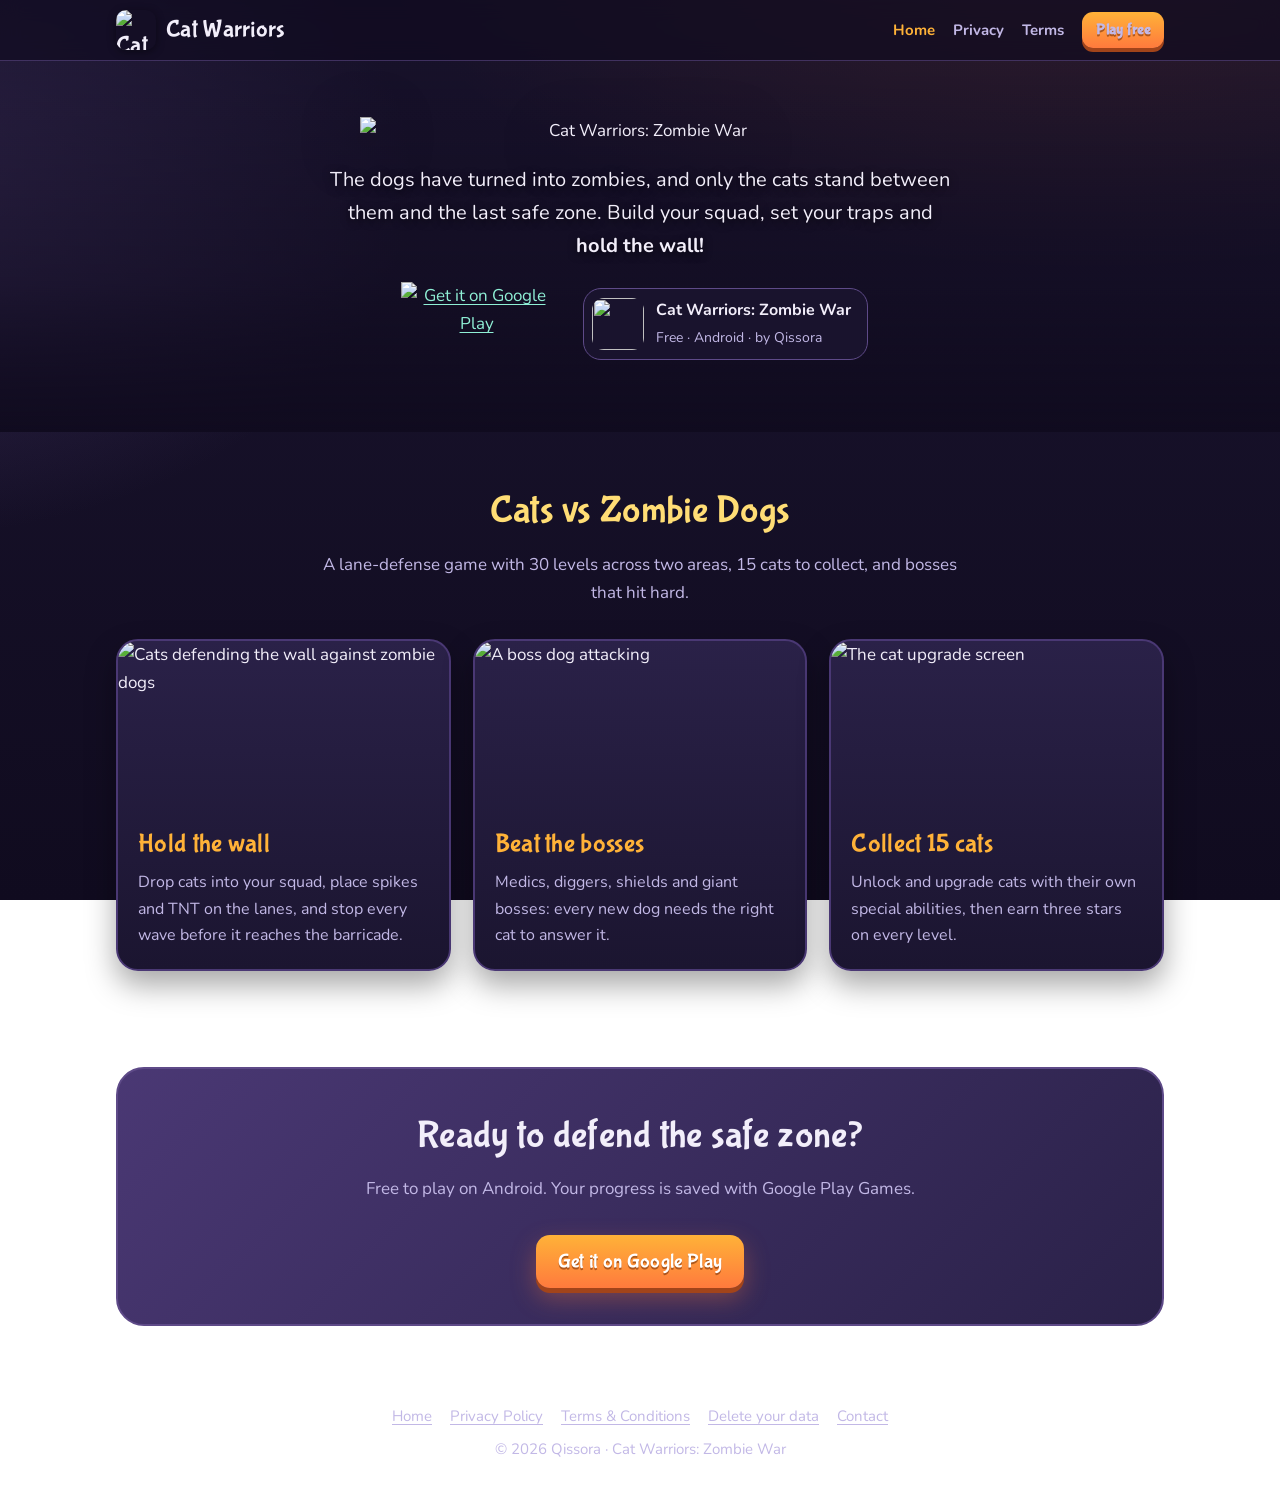
==== index.html @ cae6afaa "Add files via upload" ====
<!DOCTYPE html>
<html lang="en">
<head>
<meta charset="utf-8">
<meta name="viewport" content="width=device-width, initial-scale=1">
<title>Cat Warriors: Zombie War — Defend the barricade!</title>
<meta name="description" content="Cats vs zombie dogs! Build your cat squad, set traps and hold the wall in this free tower-defense game for Android.">
<meta property="og:title" content="Cat Warriors: Zombie War — Defend the barricade!">
<meta property="og:description" content="Cats vs zombie dogs! Build your cat squad, set traps and hold the wall in this free tower-defense game for Android.">
<meta property="og:image" content="https://harsh-4002.github.io/cat-warriors/img/og.jpg">
<meta property="og:url" content="https://harsh-4002.github.io/cat-warriors/">
<meta name="theme-color" content="#1b1530">
<link rel="icon" type="image/png" href="img/favicon.png">
<link rel="preconnect" href="https://fonts.googleapis.com">
<link rel="preconnect" href="https://fonts.gstatic.com" crossorigin>
<link href="https://fonts.googleapis.com/css2?family=Bubblegum+Sans&family=Nunito:wght@400;700;800&display=swap" rel="stylesheet">
<link rel="stylesheet" href="style.css">
</head>
<body>
<header class="topbar"><div class="topbar-inner">
  <a class="brand" href="./"><img src="img/icon.webp" alt="Cat Warriors app icon">Cat Warriors</a>
  <nav class="nav">
    <a href="./" class="active hide-sm">Home</a>
    <a href="privacy.html">Privacy</a>
    <a href="terms.html">Terms</a>
    <a class="btn btn-small" href="https://play.google.com/store/apps/details?id=com.catsvsdogs.game">Play free</a>
  </nav>
</div></header>
<section class="hero">
  <img class="hero-logo" src="img/logo.webp" alt="Cat Warriors: Zombie War">
  <p class="tagline">The dogs have turned into zombies, and only the cats stand between them and the last safe zone. Build your squad, set your traps and <b>hold the wall!</b></p>
  <div class="store-row">
    <a class="store-badge" href="https://play.google.com/store/apps/details?id=com.catsvsdogs.game"><img src="https://play.google.com/intl/en_us/badges/static/images/badges/en_badge_web_generic.png" alt="Get it on Google Play"></a>
    <div class="app-chip"><img src="img/icon.webp" alt=""><div><b>Cat Warriors: Zombie War</b><span>Free · Android · by Qissora</span></div></div>
  </div>
</section>

<section class="section">
  <h2>Cats vs Zombie Dogs</h2>
  <p class="lead">A lane-defense game with 30 levels across two areas, 15 cats to collect, and bosses that hit hard.</p>
  <div class="features">
    <div class="feature"><img src="img/shot-wall.webp" alt="Cats defending the wall against zombie dogs" loading="lazy"><div><h3>Hold the wall</h3><p>Drop cats into your squad, place spikes and TNT on the lanes, and stop every wave before it reaches the barricade.</p></div></div>
    <div class="feature"><img src="img/shot-boss.webp" alt="A boss dog attacking" loading="lazy"><div><h3>Beat the bosses</h3><p>Medics, diggers, shields and giant bosses: every new dog needs the right cat to answer it.</p></div></div>
    <div class="feature"><img src="img/shot-cats.webp" alt="The cat upgrade screen" loading="lazy"><div><h3>Collect 15 cats</h3><p>Unlock and upgrade cats with their own special abilities, then earn three stars on every level.</p></div></div>
  </div>
</section>

<section class="section">
  <div class="cta">
    <h2>Ready to defend the safe zone?</h2>
    <p class="lead">Free to play on Android. Your progress is saved with Google Play Games.</p>
    <a class="btn" href="https://play.google.com/store/apps/details?id=com.catsvsdogs.game">Get it on Google Play</a>
  </div>
</section>
<footer>
  <nav><a href="./">Home</a><a href="privacy.html">Privacy Policy</a><a href="terms.html">Terms &amp; Conditions</a><a href="delete-data.html">Delete your data</a><a href="mailto:itsharshkantgupta@gmail.com">Contact</a></nav>
  <div>© 2026 Qissora · Cat Warriors: Zombie War</div>
</footer>
</body>
</html>
---- style.css ----
/* Cat Warriors: Zombie War — website styles. Colours follow the game's
   "Dusk Alley" chrome (autoload/chrome_theme.gd). */
:root {
  --plum-deep: #100b1f;
  --plum: #1b1530;
  --indigo: #2a2148;
  --violet: #4a3874;
  --violet-soft: #5e4a88;
  --amber: #ffb238;
  --ember: #ff7a3d;
  --mint: #8ff0d6;
  --gold: #ffdd75;
  --text: #f2eefa;
  --text-soft: #c2b8e6;
  --radius: 22px;
}

* { box-sizing: border-box; }
html { scroll-behavior: smooth; }
body {
  margin: 0;
  color: var(--text);
  font: 17px/1.65 "Nunito", system-ui, -apple-system, "Segoe UI", Roboto, sans-serif;
  background:
    radial-gradient(1200px 600px at 85% -10%, rgba(255, 122, 61, 0.18), transparent 60%),
    radial-gradient(900px 600px at -10% 20%, rgba(94, 74, 136, 0.45), transparent 60%),
    linear-gradient(180deg, var(--plum) 0%, var(--plum-deep) 100%);
  background-attachment: fixed;
  min-height: 100vh;
}
a { color: var(--mint); text-underline-offset: 3px; }
a:hover { color: #fff; }
img { max-width: 100%; display: block; }
h1, h2, h3, .brand, .btn { font-family: "Bubblegum Sans", "Nunito", sans-serif; font-weight: 400; letter-spacing: 0.3px; }

/* --- top bar --- */
.topbar {
  position: sticky; top: 0; z-index: 10;
  background: rgba(16, 11, 31, 0.78);
  backdrop-filter: blur(10px);
  -webkit-backdrop-filter: blur(10px);
  border-bottom: 1px solid rgba(94, 74, 136, 0.6);
}
.topbar-inner {
  max-width: 1080px; margin: 0 auto; padding: 10px 16px;
  display: flex; align-items: center; gap: 16px;
}
.brand { display: flex; align-items: center; gap: 10px; color: var(--text); text-decoration: none; font-size: 24px; }
.brand img { width: 40px; height: 40px; border-radius: 10px; box-shadow: 0 2px 8px rgba(0, 0, 0, 0.4); }
.nav { margin-left: auto; display: flex; gap: 18px; align-items: center; }
.nav a { color: var(--text-soft); text-decoration: none; font-weight: 700; font-size: 15px; }
.nav a:hover, .nav a.active { color: var(--amber); }

/* --- buttons --- */
.btn {
  display: inline-flex; align-items: center; gap: 8px;
  padding: 10px 22px; border-radius: 14px;
  font-size: 20px; color: #fff; text-decoration: none;
  background: linear-gradient(180deg, var(--amber), var(--ember));
  box-shadow: 0 5px 0 #a2441a, 0 10px 24px rgba(255, 122, 61, 0.35);
  text-shadow: 0 2px 0 rgba(120, 50, 10, 0.6);
  transition: transform 0.12s ease, box-shadow 0.12s ease;
}
.btn:hover { color: #fff; transform: translateY(-2px); }
.btn:active { transform: translateY(3px); box-shadow: 0 2px 0 #a2441a; }
.btn-small { padding: 6px 14px; font-size: 17px; border-radius: 11px; box-shadow: 0 4px 0 #a2441a; }

/* --- home: hero --- */
.hero {
  position: relative; overflow: hidden;
  padding: 56px 16px 72px; text-align: center;
  background: linear-gradient(180deg, rgba(16, 11, 31, 0.35) 0%, rgba(16, 11, 31, 0.55) 60%, var(--plum-deep) 100%),
              url("img/hero-bg.webp") center / cover no-repeat;
}
.hero-logo { width: min(560px, 92%); margin: 0 auto; filter: drop-shadow(0 12px 28px rgba(0, 0, 0, 0.6)); animation: bob 4s ease-in-out infinite; }
@keyframes bob { 50% { transform: translateY(-8px); } }
.hero p.tagline { max-width: 620px; margin: 18px auto 26px; font-size: 20px; color: var(--text); text-shadow: 0 2px 8px rgba(0, 0, 0, 0.7); }
.store-row { display: flex; align-items: center; justify-content: center; gap: 18px; flex-wrap: wrap; }
.store-badge img { height: 84px; margin: -12px; } /* Google's badge has built-in padding */
.app-chip {
  display: flex; align-items: center; gap: 12px; padding: 8px 16px 8px 8px;
  background: rgba(27, 21, 48, 0.85); border: 1px solid var(--violet-soft); border-radius: 18px; text-align: left;
}
.app-chip img { width: 52px; height: 52px; border-radius: 12px; }
.app-chip b { display: block; font-size: 16px; }
.app-chip span { font-size: 14px; color: var(--text-soft); }

/* --- home: features --- */
.section { max-width: 1080px; margin: 0 auto; padding: 48px 16px; }
.section h2 { font-size: 38px; text-align: center; margin: 0 0 8px; color: var(--gold); }
.section .lead { text-align: center; color: var(--text-soft); margin: 0 auto 32px; max-width: 640px; }
.features { display: grid; grid-template-columns: repeat(3, 1fr); gap: 22px; }
.feature {
  background: linear-gradient(180deg, var(--indigo), var(--plum));
  border: 2px solid var(--violet); border-radius: var(--radius); overflow: hidden;
  box-shadow: 0 14px 30px rgba(0, 0, 0, 0.35);
  transition: transform 0.2s ease, border-color 0.2s ease;
}
.feature:hover { transform: translateY(-4px); border-color: var(--amber); }
.feature img { aspect-ratio: 2 / 1; object-fit: cover; width: 100%; }
.feature div { padding: 16px 20px 20px; }
.feature h3 { margin: 0 0 4px; font-size: 26px; color: var(--amber); }
.feature p { margin: 0; color: var(--text-soft); font-size: 16px; }

.cta {
  text-align: center; padding: 36px 20px; border-radius: 28px;
  background: linear-gradient(135deg, var(--violet), var(--indigo));
  border: 2px solid var(--violet-soft);
}
.cta h2 { color: var(--text); }

/* --- legal pages --- */
.doc { max-width: 820px; margin: 0 auto; padding: 36px 16px 24px; }
.doc-head { display: flex; align-items: center; gap: 18px; margin-bottom: 22px; }
.doc-head img { width: 84px; height: 84px; border-radius: 20px; box-shadow: 0 8px 20px rgba(0, 0, 0, 0.45); flex: none; }
.doc-head h1 { margin: 0; font-size: 40px; line-height: 1.1; }
.doc-head .meta { margin: 6px 0 0; color: var(--text-soft); font-size: 15px; }
.card {
  background: rgba(42, 33, 72, 0.88);
  border: 2px solid var(--violet); border-radius: 26px;
  padding: 10px 34px 30px;
  box-shadow: 0 18px 40px rgba(0, 0, 0, 0.35);
}
.card h2 { font-size: 27px; color: var(--amber); margin: 30px 0 6px; }
.card h3 { font-size: 21px; color: var(--mint); margin: 22px 0 4px; }
.card p, .card li { color: var(--text); }
.card li { margin: 4px 0; }
.card li::marker { color: var(--amber); }
.card strong { color: #fff; }
.summary, .panel {
  margin: 22px 0 6px; padding: 16px 22px; border-radius: 18px;
  background: linear-gradient(135deg, rgba(255, 178, 56, 0.16), rgba(143, 240, 214, 0.08));
  border: 1px solid rgba(255, 178, 56, 0.45);
}
.summary ul { margin: 8px 0 0; padding-left: 20px; }

/* --- footer --- */
footer { text-align: center; padding: 30px 16px 40px; color: var(--text-soft); font-size: 15px; }
footer nav { display: flex; justify-content: center; gap: 18px; flex-wrap: wrap; margin-bottom: 8px; }
footer a { color: var(--text-soft); }

@media (max-width: 800px) {
  .features { grid-template-columns: 1fr; }
  .nav a.hide-sm { display: none; }
  .card { padding: 4px 20px 24px; }
  .doc-head h1 { font-size: 32px; }
  .doc-head img { width: 64px; height: 64px; }
  .section h2 { font-size: 32px; }
}
@media (prefers-reduced-motion: reduce) { .hero-logo { animation: none; } }
@media (max-width: 420px) {
  .topbar-inner { gap: 10px; padding: 8px 12px; }
  .brand { font-size: 20px; }
  .brand img { width: 34px; height: 34px; }
  .nav { gap: 12px; }
  .btn-small { padding: 5px 10px; font-size: 15px; }
}
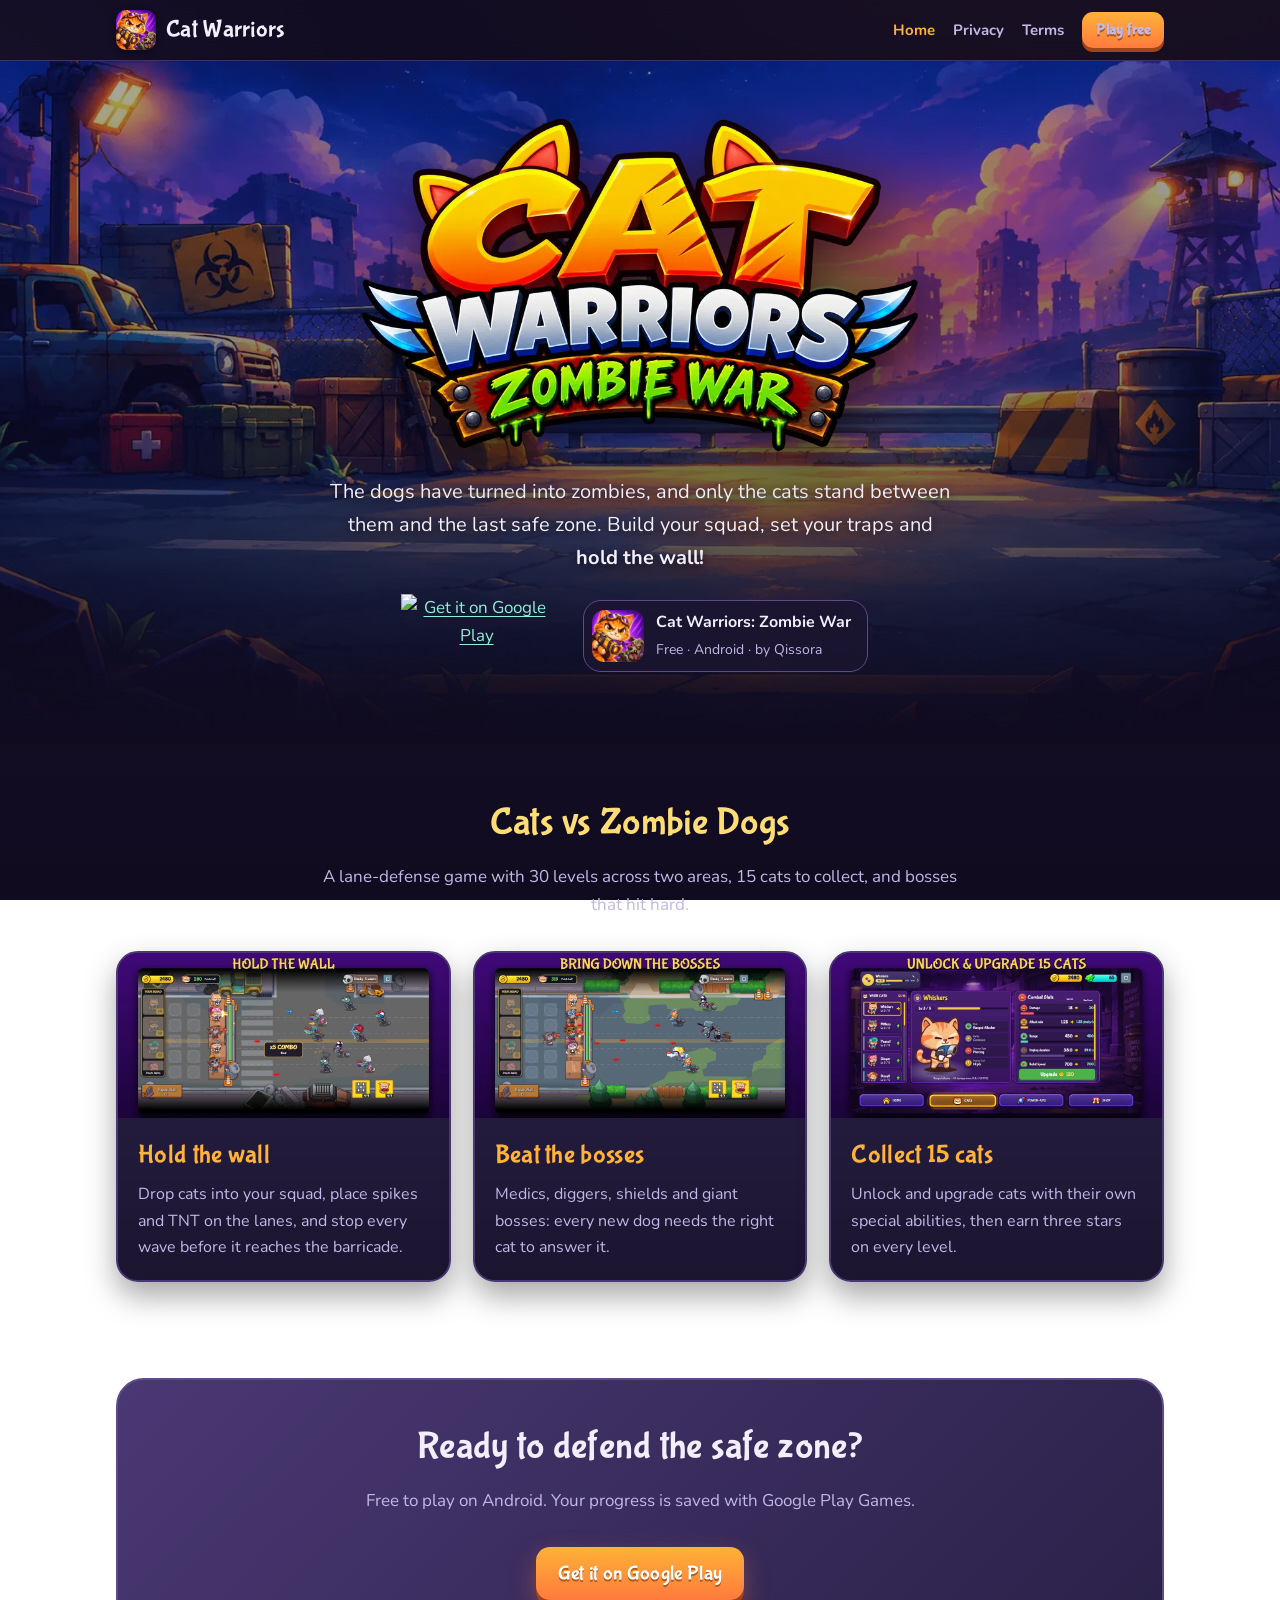
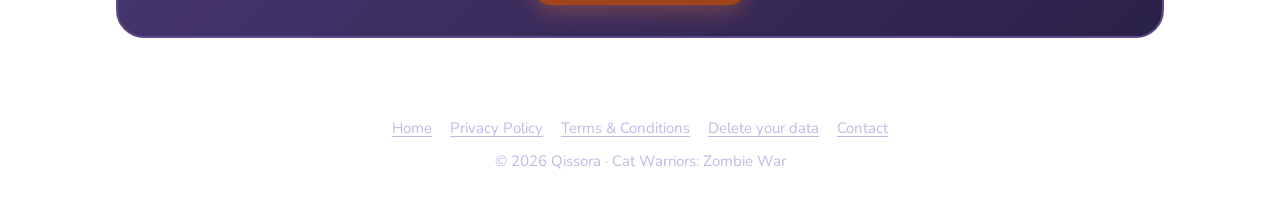
==== commit cebeb8be: "Cat Warriors site: restyled pages, images, remove old pages Home page, Privacy Policy, Terms & Condi" ====
--- a/index.html
+++ b/index.html
@@ -7,10 +7,10 @@
 <meta name="description" content="Cats vs zombie dogs! Build your cat squad, set traps and hold the wall in this free tower-defense game for Android.">
 <meta property="og:title" content="Cat Warriors: Zombie War — Defend the barricade!">
 <meta property="og:description" content="Cats vs zombie dogs! Build your cat squad, set traps and hold the wall in this free tower-defense game for Android.">
-<meta property="og:image" content="https://harsh-4002.github.io/cat-warriors/img/og.jpg">
-<meta property="og:url" content="https://harsh-4002.github.io/cat-warriors/">
+<meta property="og:image" content="https://harsh-4002.github.io/og.jpg">
+<meta property="og:url" content="https://harsh-4002.github.io/">
 <meta name="theme-color" content="#1b1530">
-<link rel="icon" type="image/png" href="img/favicon.png">
+<link rel="icon" type="image/png" href="favicon.png">
 <link rel="preconnect" href="https://fonts.googleapis.com">
 <link rel="preconnect" href="https://fonts.gstatic.com" crossorigin>
 <link href="https://fonts.googleapis.com/css2?family=Bubblegum+Sans&family=Nunito:wght@400;700;800&display=swap" rel="stylesheet">
@@ -18,7 +18,7 @@
 </head>
 <body>
 <header class="topbar"><div class="topbar-inner">
-  <a class="brand" href="./"><img src="img/icon.webp" alt="Cat Warriors app icon">Cat Warriors</a>
+  <a class="brand" href="./"><img src="icon.webp" alt="Cat Warriors app icon">Cat Warriors</a>
   <nav class="nav">
     <a href="./" class="active hide-sm">Home</a>
     <a href="privacy.html">Privacy</a>
@@ -27,11 +27,11 @@
   </nav>
 </div></header>
 <section class="hero">
-  <img class="hero-logo" src="img/logo.webp" alt="Cat Warriors: Zombie War">
+  <img class="hero-logo" src="logo.webp" alt="Cat Warriors: Zombie War">
   <p class="tagline">The dogs have turned into zombies, and only the cats stand between them and the last safe zone. Build your squad, set your traps and <b>hold the wall!</b></p>
   <div class="store-row">
     <a class="store-badge" href="https://play.google.com/store/apps/details?id=com.catsvsdogs.game"><img src="https://play.google.com/intl/en_us/badges/static/images/badges/en_badge_web_generic.png" alt="Get it on Google Play"></a>
-    <div class="app-chip"><img src="img/icon.webp" alt=""><div><b>Cat Warriors: Zombie War</b><span>Free · Android · by Qissora</span></div></div>
+    <div class="app-chip"><img src="icon.webp" alt=""><div><b>Cat Warriors: Zombie War</b><span>Free · Android · by Qissora</span></div></div>
   </div>
 </section>
 
@@ -39,9 +39,9 @@
   <h2>Cats vs Zombie Dogs</h2>
   <p class="lead">A lane-defense game with 30 levels across two areas, 15 cats to collect, and bosses that hit hard.</p>
   <div class="features">
-    <div class="feature"><img src="img/shot-wall.webp" alt="Cats defending the wall against zombie dogs" loading="lazy"><div><h3>Hold the wall</h3><p>Drop cats into your squad, place spikes and TNT on the lanes, and stop every wave before it reaches the barricade.</p></div></div>
-    <div class="feature"><img src="img/shot-boss.webp" alt="A boss dog attacking" loading="lazy"><div><h3>Beat the bosses</h3><p>Medics, diggers, shields and giant bosses: every new dog needs the right cat to answer it.</p></div></div>
-    <div class="feature"><img src="img/shot-cats.webp" alt="The cat upgrade screen" loading="lazy"><div><h3>Collect 15 cats</h3><p>Unlock and upgrade cats with their own special abilities, then earn three stars on every level.</p></div></div>
+    <div class="feature"><img src="shot-wall.webp" alt="Cats defending the wall against zombie dogs" loading="lazy"><div><h3>Hold the wall</h3><p>Drop cats into your squad, place spikes and TNT on the lanes, and stop every wave before it reaches the barricade.</p></div></div>
+    <div class="feature"><img src="shot-boss.webp" alt="A boss dog attacking" loading="lazy"><div><h3>Beat the bosses</h3><p>Medics, diggers, shields and giant bosses: every new dog needs the right cat to answer it.</p></div></div>
+    <div class="feature"><img src="shot-cats.webp" alt="The cat upgrade screen" loading="lazy"><div><h3>Collect 15 cats</h3><p>Unlock and upgrade cats with their own special abilities, then earn three stars on every level.</p></div></div>
   </div>
 </section>
 
--- a/style.css
+++ b/style.css
@@ -70,7 +70,7 @@
   position: relative; overflow: hidden;
   padding: 56px 16px 72px; text-align: center;
   background: linear-gradient(180deg, rgba(16, 11, 31, 0.35) 0%, rgba(16, 11, 31, 0.55) 60%, var(--plum-deep) 100%),
-              url("img/hero-bg.webp") center / cover no-repeat;
+              url("hero-bg.webp") center / cover no-repeat;
 }
 .hero-logo { width: min(560px, 92%); margin: 0 auto; filter: drop-shadow(0 12px 28px rgba(0, 0, 0, 0.6)); animation: bob 4s ease-in-out infinite; }
 @keyframes bob { 50% { transform: translateY(-8px); } }
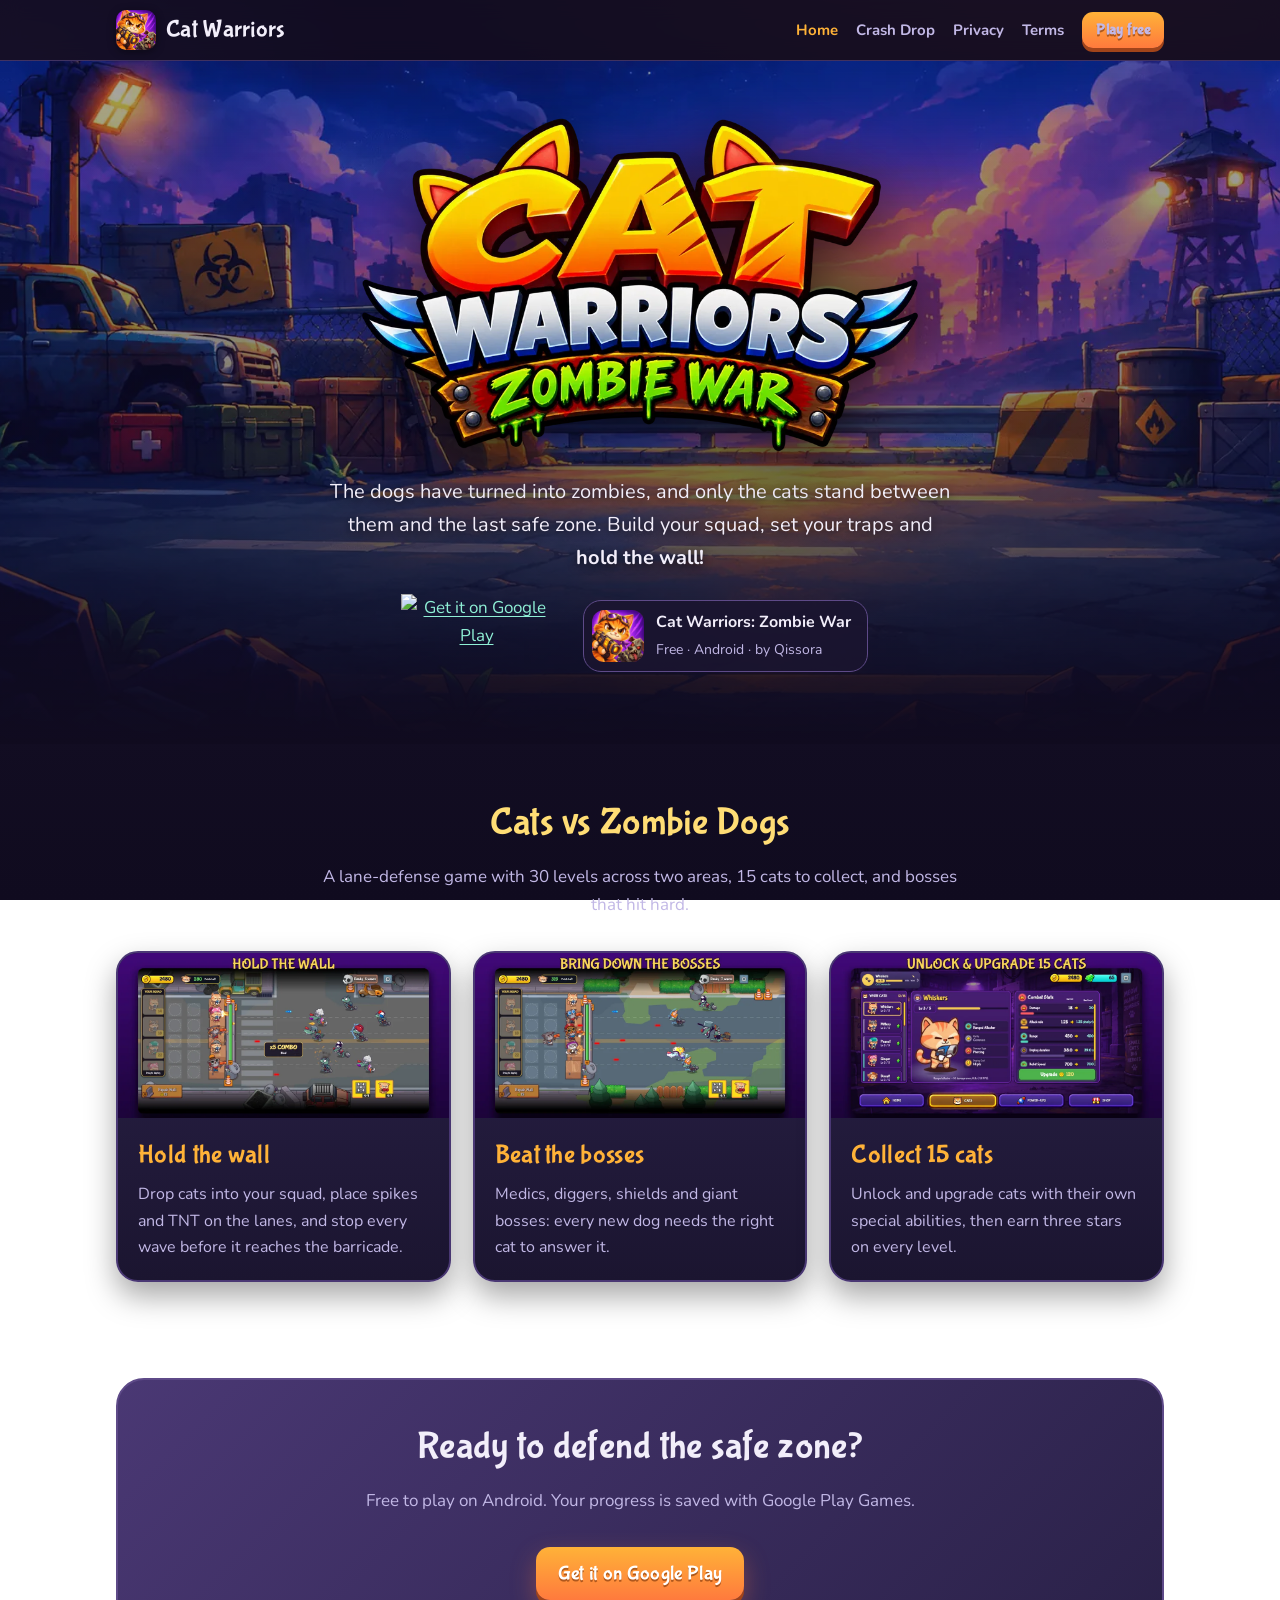
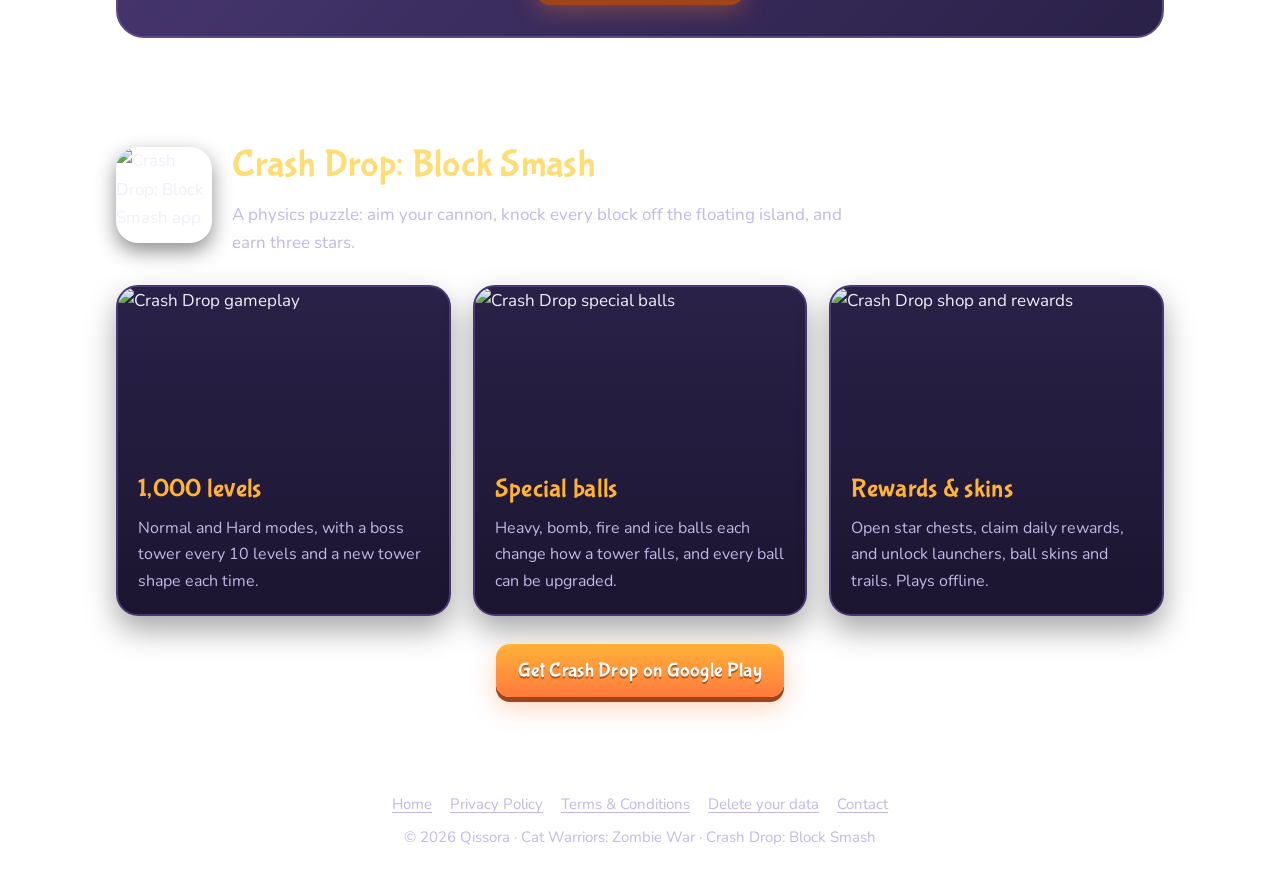
==== commit 5367797d: "Add Crash Drop: Block Smash section to landing page Co-Authored-By: Claude Sonnet 5.5 <noreply@anthr" ====
--- a/index.html
+++ b/index.html
@@ -3,8 +3,8 @@
 <head>
 <meta charset="utf-8">
 <meta name="viewport" content="width=device-width, initial-scale=1">
-<title>Cat Warriors: Zombie War — Defend the barricade!</title>
-<meta name="description" content="Cats vs zombie dogs! Build your cat squad, set traps and hold the wall in this free tower-defense game for Android.">
+<title>Qissora Games — Cat Warriors: Zombie War &amp; Crash Drop: Block Smash</title>
+<meta name="description" content="Free Android games by Qissora: Cat Warriors: Zombie War (tower defense) and Crash Drop: Block Smash (physics puzzle).">
 <meta property="og:title" content="Cat Warriors: Zombie War — Defend the barricade!">
 <meta property="og:description" content="Cats vs zombie dogs! Build your cat squad, set traps and hold the wall in this free tower-defense game for Android.">
 <meta property="og:image" content="https://harsh-4002.github.io/og.jpg">
@@ -21,6 +21,7 @@
   <a class="brand" href="./"><img src="icon.webp" alt="Cat Warriors app icon">Cat Warriors</a>
   <nav class="nav">
     <a href="./" class="active hide-sm">Home</a>
+    <a href="#crash-drop" class="hide-sm">Crash Drop</a>
     <a href="privacy.html">Privacy</a>
     <a href="terms.html">Terms</a>
     <a class="btn btn-small" href="https://play.google.com/store/apps/details?id=com.catsvsdogs.game">Play free</a>
@@ -52,9 +53,22 @@
     <a class="btn" href="https://play.google.com/store/apps/details?id=com.catsvsdogs.game">Get it on Google Play</a>
   </div>
 </section>
+
+<section class="section" id="crash-drop">
+  <div class="game-head">
+    <img src="https://play-lh.googleusercontent.com/487OMvApoazffmkUP7HyksEQXW_rsqKZ5zPgb5U6VsmxpZJfpI9VZQaqqUqjbjIaPx_UxIbwSyC_gM4gKDmGByA=s192" alt="Crash Drop: Block Smash app icon">
+    <div><h2>Crash Drop: Block Smash</h2><p class="lead">A physics puzzle: aim your cannon, knock every block off the floating island, and earn three stars.</p></div>
+  </div>
+  <div class="features">
+    <div class="feature"><img src="https://play-lh.googleusercontent.com/fpXwXRQpBYVUeutPpJic4QiUiB4p_OWNgcJ7a-d59JjLGG18jD-DT_NhN4uLaDJBjXK5zcoBAhl7N-LwHBLbk-U=w526-h296" alt="Crash Drop gameplay" loading="lazy"><div><h3>1,000 levels</h3><p>Normal and Hard modes, with a boss tower every 10 levels and a new tower shape each time.</p></div></div>
+    <div class="feature"><img src="https://play-lh.googleusercontent.com/IOBGHgJKt_0soI9I_zLTMvcQrLkDqTnlyK3di3eXB5Tg_-CnosiYWe1AwLwFSZNrEFxKVGEFVzDW21pRdcGs0A=w526-h296" alt="Crash Drop special balls" loading="lazy"><div><h3>Special balls</h3><p>Heavy, bomb, fire and ice balls each change how a tower falls, and every ball can be upgraded.</p></div></div>
+    <div class="feature"><img src="https://play-lh.googleusercontent.com/6ArRMUivSf7cXntHEkqq1dBHnEX_AbAXeuXdvg2Zpv7hFQdi7frIbHZalW-2S5_I2Qyl4g2qQiu7FxE1w0xw1Zs=w526-h296" alt="Crash Drop shop and rewards" loading="lazy"><div><h3>Rewards &amp; skins</h3><p>Open star chests, claim daily rewards, and unlock launchers, ball skins and trails. Plays offline.</p></div></div>
+  </div>
+  <p style="text-align:center;margin-top:28px"><a class="btn" href="https://play.google.com/store/apps/details?id=com.crashdrop.game">Get Crash Drop on Google Play</a></p>
+</section>
 <footer>
   <nav><a href="./">Home</a><a href="privacy.html">Privacy Policy</a><a href="terms.html">Terms &amp; Conditions</a><a href="delete-data.html">Delete your data</a><a href="mailto:itsharshkantgupta@gmail.com">Contact</a></nav>
-  <div>© 2026 Qissora · Cat Warriors: Zombie War</div>
+  <div>© 2026 Qissora · Cat Warriors: Zombie War · Crash Drop: Block Smash</div>
 </footer>
 </body>
 </html>
--- a/style.css
+++ b/style.css
@@ -134,6 +134,13 @@
 }
 .summary ul { margin: 8px 0 0; padding-left: 20px; }
 
+/* --- second game --- */
+.game-head { display: flex; align-items: center; gap: 20px; margin-bottom: 28px; }
+.game-head img { width: 96px; height: 96px; border-radius: 22px; box-shadow: 0 8px 20px rgba(0, 0, 0, 0.45); flex: none; }
+.game-head h2 { text-align: left; margin: 0 0 4px; }
+.game-head .lead { text-align: left; margin: 0; }
+@media (max-width: 800px) { .game-head { flex-direction: column; text-align: center; } .game-head h2, .game-head .lead { text-align: center; } }
+
 /* --- footer --- */
 footer { text-align: center; padding: 30px 16px 40px; color: var(--text-soft); font-size: 15px; }
 footer nav { display: flex; justify-content: center; gap: 18px; flex-wrap: wrap; margin-bottom: 8px; }
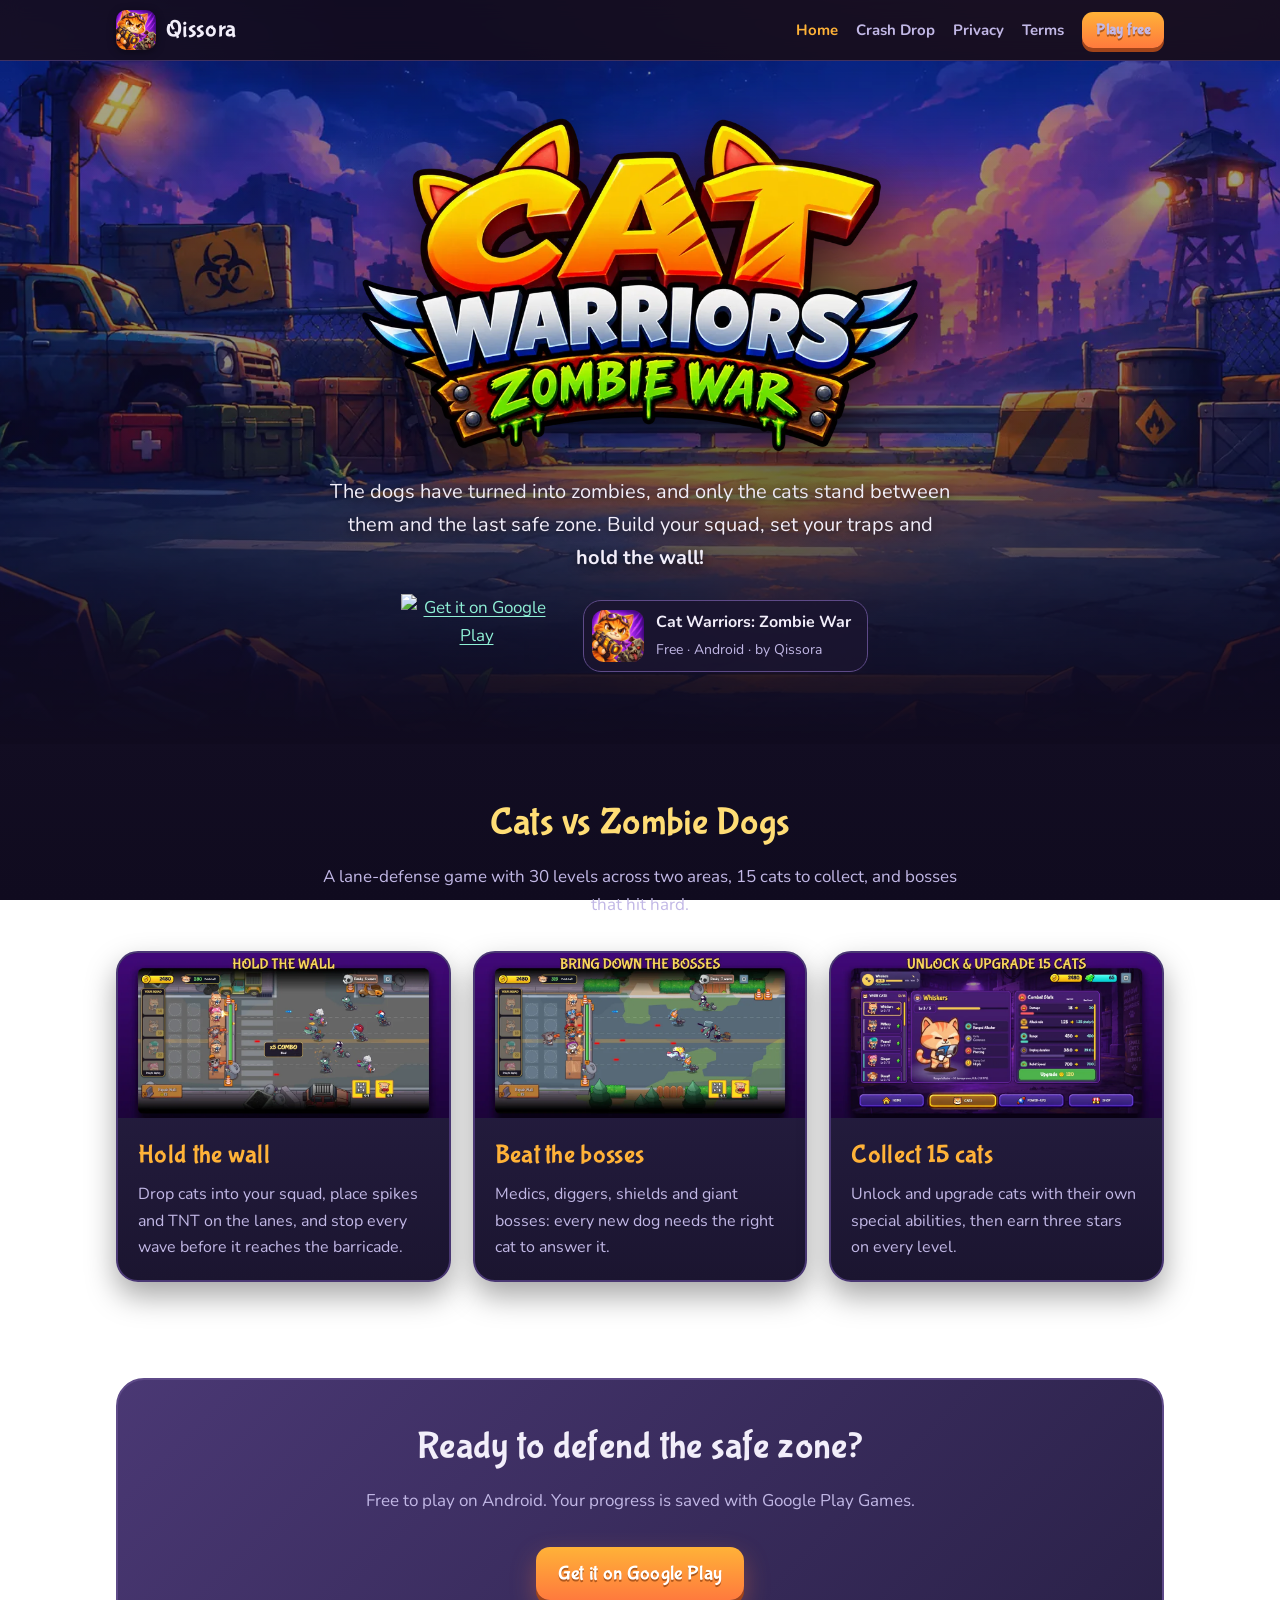
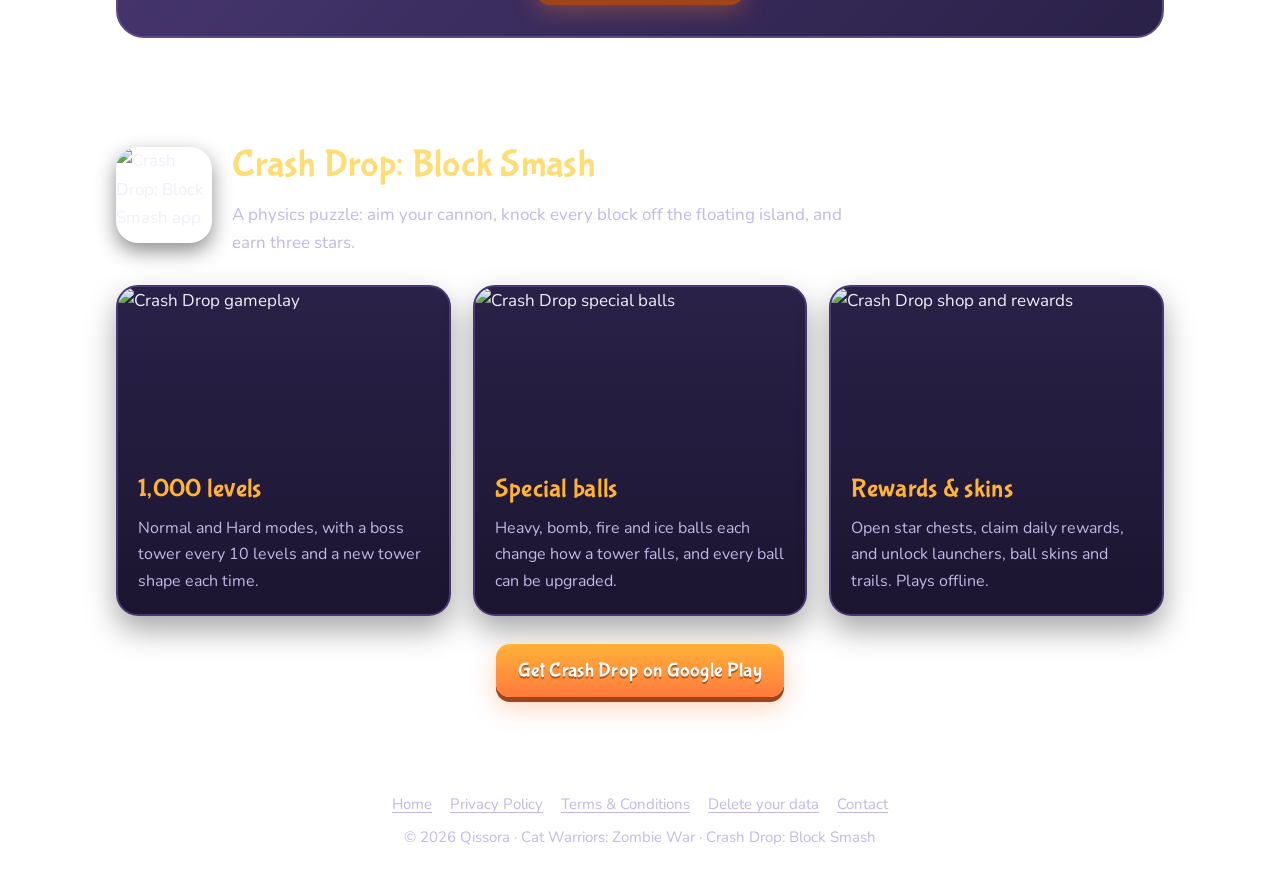
==== commit 9cbdedc5: "Rename top bar brand to Qissora Co-Authored-By: Claude Sonnet 5.5 <noreply@anthropic.com> Claude-Ses" ====
--- a/index.html
+++ b/index.html
@@ -18,7 +18,7 @@
 </head>
 <body>
 <header class="topbar"><div class="topbar-inner">
-  <a class="brand" href="./"><img src="icon.webp" alt="Cat Warriors app icon">Cat Warriors</a>
+  <a class="brand" href="./"><img src="icon.webp" alt="Qissora">Qissora</a>
   <nav class="nav">
     <a href="./" class="active hide-sm">Home</a>
     <a href="#crash-drop" class="hide-sm">Crash Drop</a>
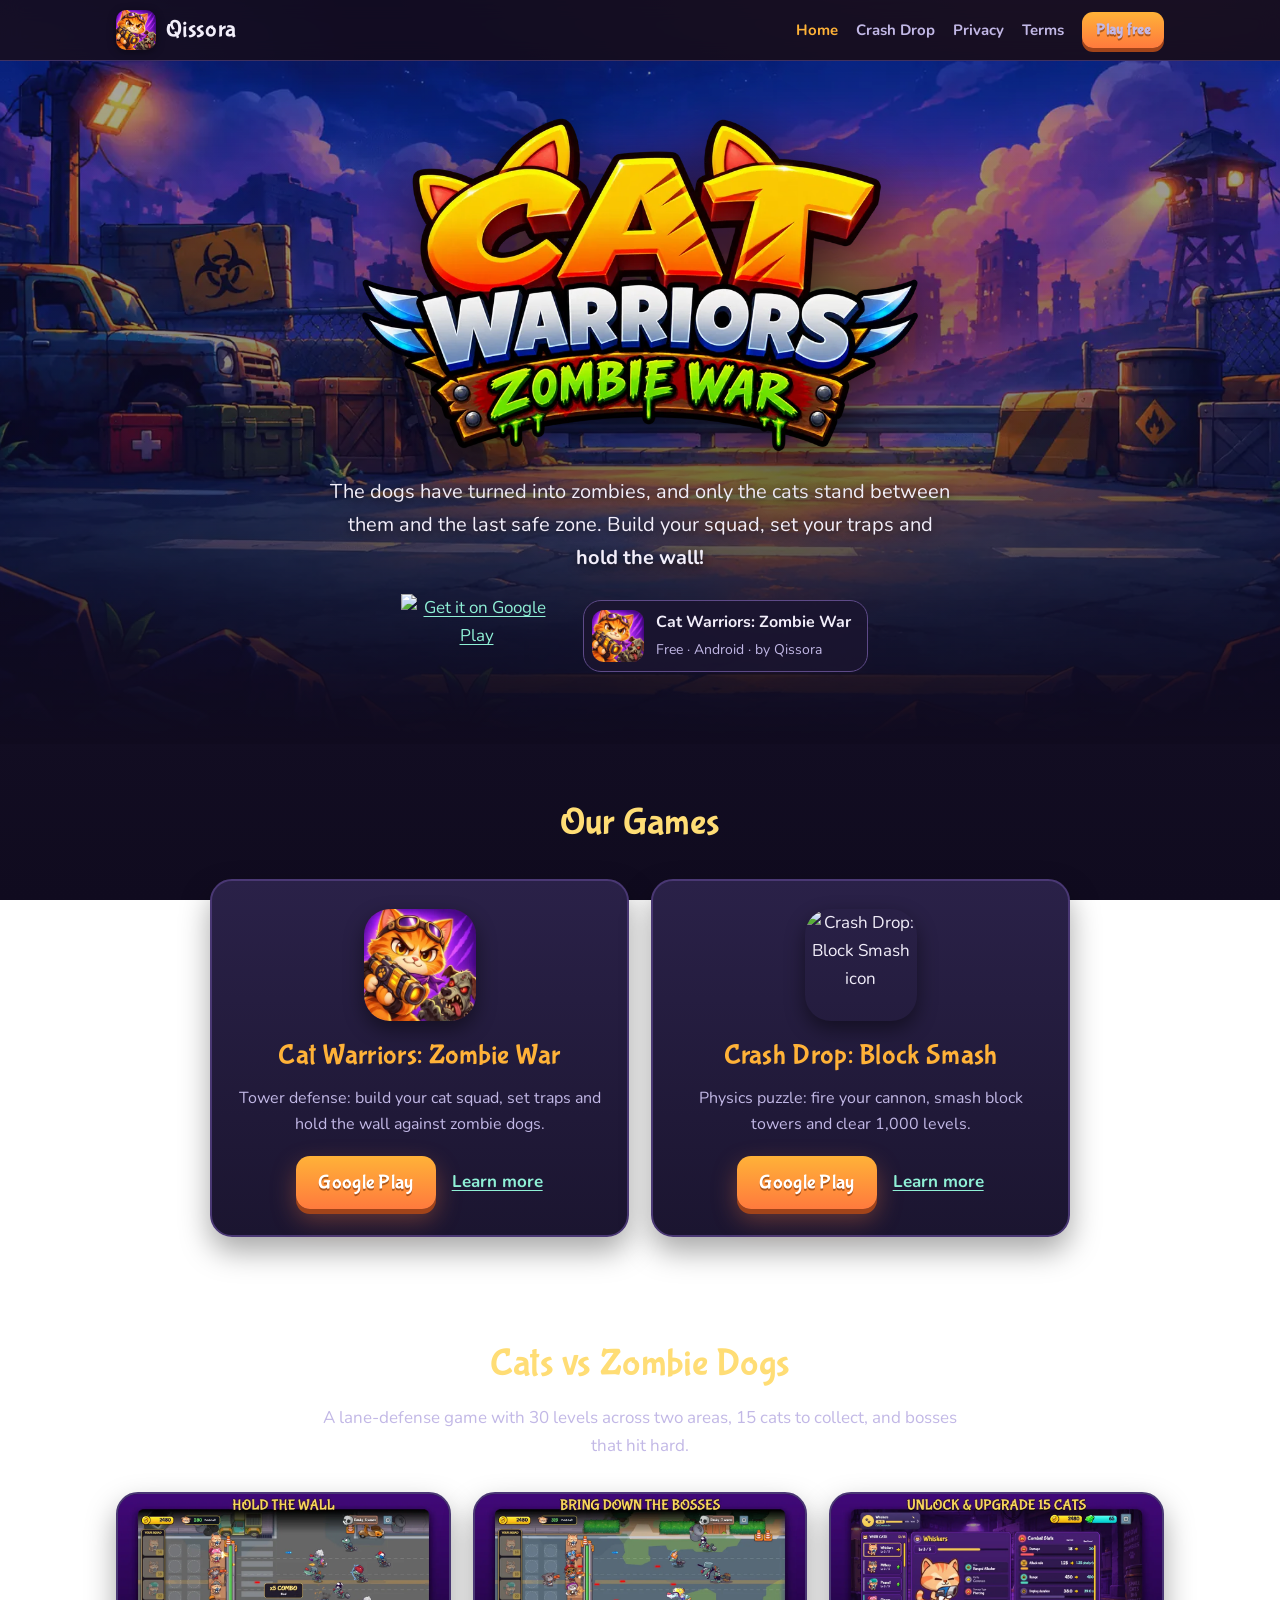
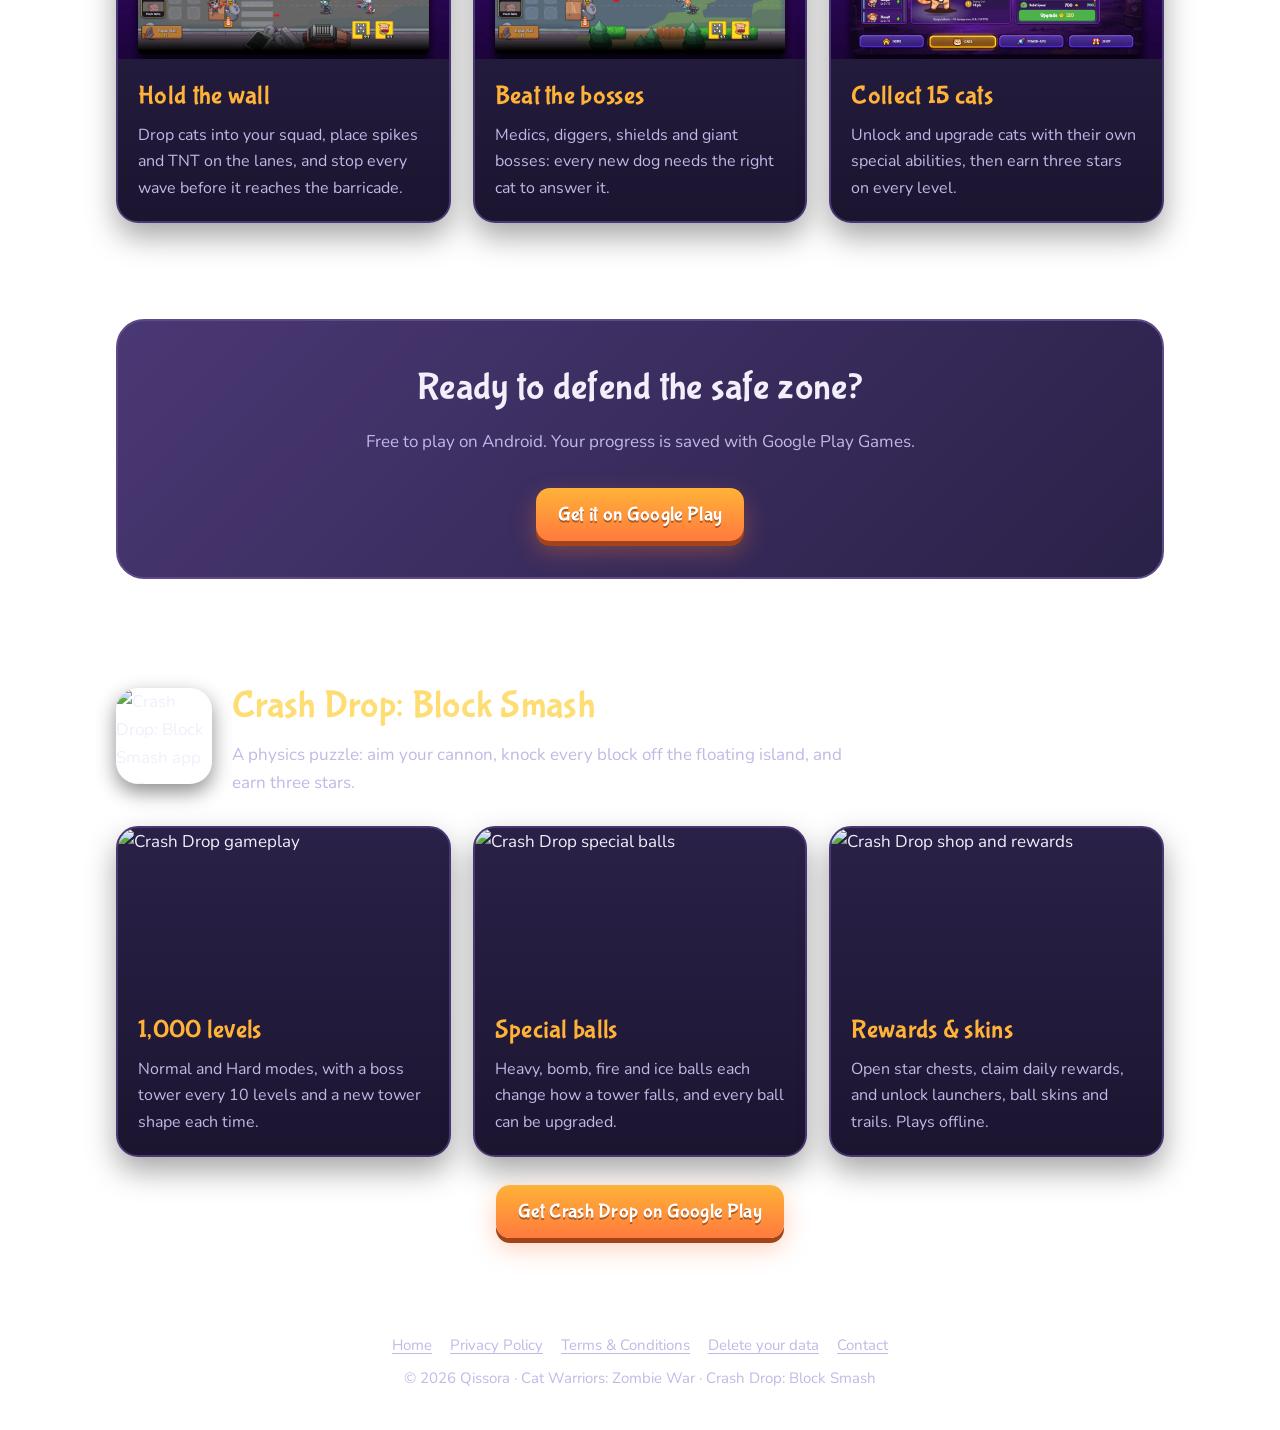
==== commit 9ba5dce3: "Add side-by-side games row Co-Authored-By: Claude Sonnet 5.5 <noreply@anthropic.com> Claude-Session:" ====
--- a/index.html
+++ b/index.html
@@ -36,7 +36,25 @@
   </div>
 </section>
 
-<section class="section">
+<section class="section" id="games">
+  <h2>Our Games</h2>
+  <div class="games">
+    <div class="game-card">
+      <img src="icon.webp" alt="Cat Warriors: Zombie War icon">
+      <h3>Cat Warriors: Zombie War</h3>
+      <p>Tower defense: build your cat squad, set traps and hold the wall against zombie dogs.</p>
+      <div class="game-links"><a class="btn" href="https://play.google.com/store/apps/details?id=com.catsvsdogs.game">Google Play</a><a class="more" href="#cat-warriors">Learn more</a></div>
+    </div>
+    <div class="game-card">
+      <img src="https://play-lh.googleusercontent.com/487OMvApoazffmkUP7HyksEQXW_rsqKZ5zPgb5U6VsmxpZJfpI9VZQaqqUqjbjIaPx_UxIbwSyC_gM4gKDmGByA=s192" alt="Crash Drop: Block Smash icon">
+      <h3>Crash Drop: Block Smash</h3>
+      <p>Physics puzzle: fire your cannon, smash block towers and clear 1,000 levels.</p>
+      <div class="game-links"><a class="btn" href="https://play.google.com/store/apps/details?id=com.crashdrop.game">Google Play</a><a class="more" href="#crash-drop">Learn more</a></div>
+    </div>
+  </div>
+</section>
+
+<section class="section" id="cat-warriors">
   <h2>Cats vs Zombie Dogs</h2>
   <p class="lead">A lane-defense game with 30 levels across two areas, 15 cats to collect, and bosses that hit hard.</p>
   <div class="features">
--- a/style.css
+++ b/style.css
@@ -134,6 +134,22 @@
 }
 .summary ul { margin: 8px 0 0; padding-left: 20px; }
 
+/* --- games row --- */
+.games { display: grid; grid-template-columns: repeat(2, 1fr); gap: 22px; max-width: 860px; margin: 24px auto 0; }
+.game-card {
+  text-align: center; padding: 28px 22px 26px; border-radius: var(--radius);
+  background: linear-gradient(180deg, var(--indigo), var(--plum));
+  border: 2px solid var(--violet); box-shadow: 0 14px 30px rgba(0, 0, 0, 0.35);
+  transition: transform 0.2s ease, border-color 0.2s ease;
+}
+.game-card:hover { transform: translateY(-4px); border-color: var(--amber); }
+.game-card img { width: 112px; height: 112px; margin: 0 auto 12px; border-radius: 26px; box-shadow: 0 8px 20px rgba(0, 0, 0, 0.45); }
+.game-card h3 { margin: 0 0 6px; font-size: 28px; color: var(--amber); }
+.game-card p { margin: 0 0 18px; color: var(--text-soft); font-size: 16px; }
+.game-links { display: flex; justify-content: center; align-items: center; gap: 16px; flex-wrap: wrap; }
+.game-links .more { font-weight: 700; }
+@media (max-width: 800px) { .games { grid-template-columns: 1fr; } }
+
 /* --- second game --- */
 .game-head { display: flex; align-items: center; gap: 20px; margin-bottom: 28px; }
 .game-head img { width: 96px; height: 96px; border-radius: 22px; box-shadow: 0 8px 20px rgba(0, 0, 0, 0.45); flex: none; }
